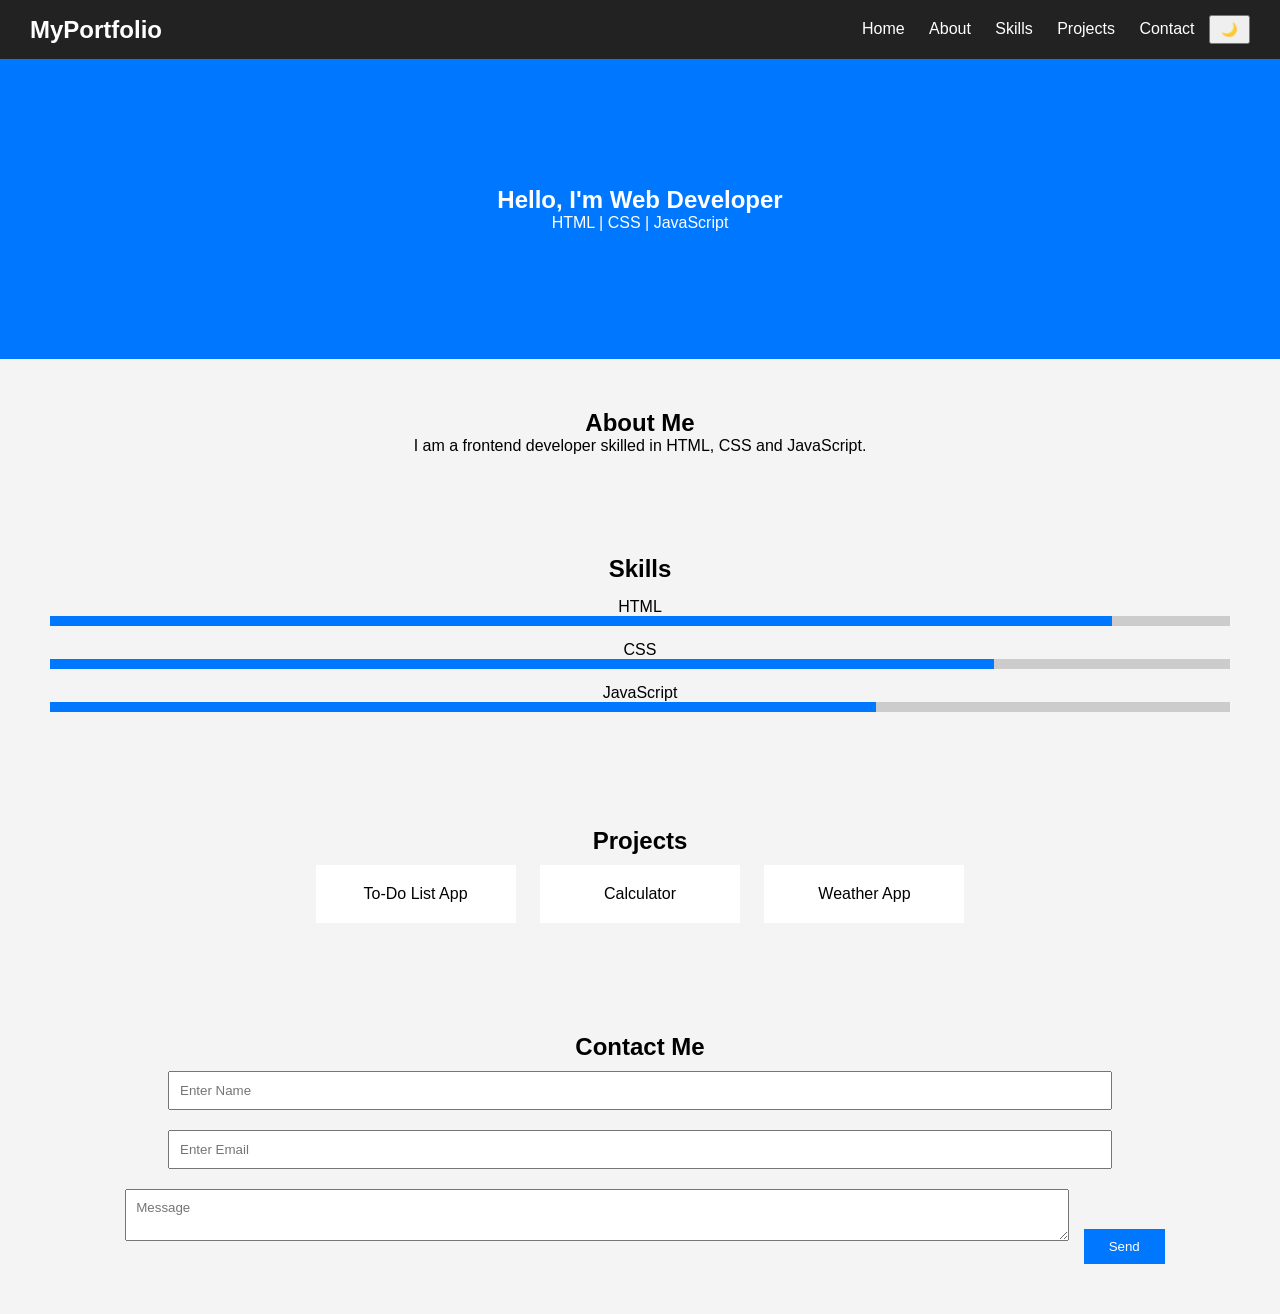
==== index.html @ 9e60605d "all edit here" ====
<!DOCTYPE html>
<html lang="en">

<head>
    <meta charset="UTF-8">
    <title>My Portfolio</title>
    <link rel="stylesheet" href="index.css">
    <link rel="stylesheet" href="index.js">
</head>

<body>

    <header>
        <h2 class="logo">MyPortfolio</h2>
        <nav>
            <a href="#home">Home</a>
            <a href="#about">About</a>
            <a href="#skills">Skills</a>
            <a href="#projects">Projects</a>
            <a href="#contact">Contact</a>
            <button id="themeBtn">🌙</button>
        </nav>
    </header>

    <section id="home" class="home">
        <h1>Hello, I'm <span>Web Developer</span></h1>
        <p>HTML | CSS | JavaScript</p>
    </section>

    <section id="about">
        <h2>About Me</h2>
        <p>I am a frontend developer skilled in HTML, CSS and JavaScript.</p>
    </section>

    <section id="skills">
        <h2>Skills</h2>

        <div class="skill">HTML
            <div class="bar">
                <div style="width:90%"></div>
            </div>
        </div>

        <div class="skill">CSS
            <div class="bar">
                <div style="width:80%"></div>
            </div>
        </div>

        <div class="skill">JavaScript
            <div class="bar">
                <div style="width:70%"></div>
            </div>
        </div>
    </section>

    <section id="projects">
        <h2>Projects</h2>
        <div class="project">To-Do List App</div>
        <div class="project">Calculator</div>
        <div class="project">Weather App</div>
    </section>

    <section id="contact">
        <h2>Contact Me</h2>
        <form id="contactForm">
            <input type="text" id="name" placeholder="Enter Name">
            <input type="email" id="email" placeholder="Enter Email">
            <textarea id="msg" placeholder="Message"></textarea>
            <button type="submit">Send</button>
            <p id="formMsg"></p>
        </form>
    </section>

    
</body>

</html>
---- index.css ----
* {
    margin: 0;
    padding: 0;
    box-sizing: border-box;
    font-family: Arial;
}

body {
    background: #f4f4f4;
    color: #000;
    transition: 0.3s;
}

header {
    display: flex;
    justify-content: space-between;
    align-items: center;
    padding: 15px 30px;
    background: #222;
    color: white;
    position: sticky;
    top: 0;
}

nav a {
    color: white;
    margin: 0 10px;
    text-decoration: none;
}

nav button {
    padding: 5px 10px;
    cursor: pointer;
}

section {
    padding: 50px;
    text-align: center;
}

.home {
    background: #0077ff;
    color: white;
    height: 300px;
    display: flex;
    flex-direction: column;
    justify-content: center;
}

.skill {
    margin: 15px 0;
}

.bar {
    width: 100%;
    height: 10px;
    background: #ccc;
}

.bar div {
    height: 10px;
    background: #0077ff;
}

.project {
    background: white;
    margin: 10px;
    padding: 20px;
    display: inline-block;
    width: 200px;
}

form input,
textarea {
    width: 80%;
    padding: 10px;
    margin: 10px;
}

form button {
    padding: 10px 25px;
    background: #0077ff;
    color: white;
    border: none;
    cursor: pointer;
}

.dark {
    background: #121212;
    color: white;
}

.dark header {
    background: black;
}

.dark .project {
    background: #1e1e1e;
}
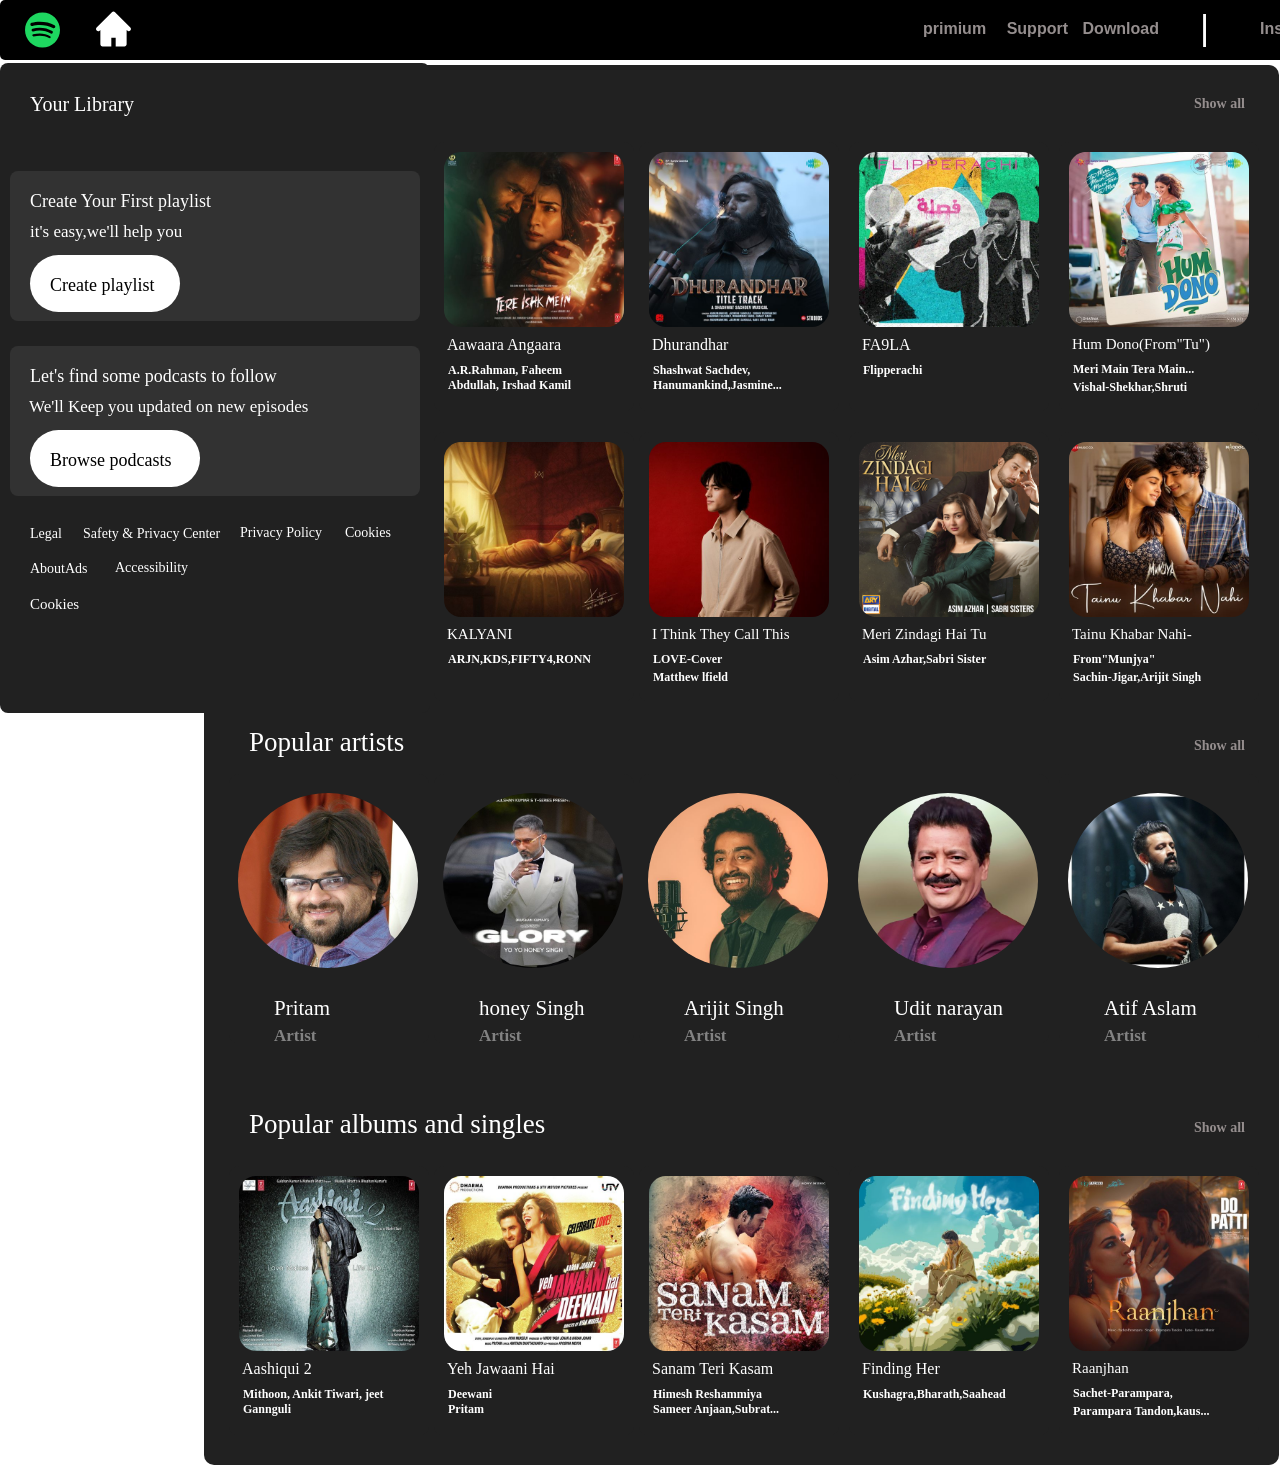
==== commit 56f622a8: "Rename index1.html to index.html" ====
--- a/index.html
+++ b/index.html
@@ -3,76 +3,211 @@
 
 <head>
     <meta charset="UTF-8">
-    <title>My Portfolio</title>
-    <link rel="stylesheet" href="index.css">
-    <link rel="stylesheet" href="index.js">
+    <meta name="viewport" content="width=device-width, initial-scale=1.0">
+    <title>Spotify Web-Page</title>
+    <link rel="stylesheet" href="index2.css">
 </head>
 
 <body>
-
-    <header>
-        <h2 class="logo">MyPortfolio</h2>
+    <div class="main">
         <nav>
-            <a href="#home">Home</a>
-            <a href="#about">About</a>
-            <a href="#skills">Skills</a>
-            <a href="#projects">Projects</a>
-            <a href="#contact">Contact</a>
-            <button id="themeBtn">🌙</button>
+            <ul>
+                <li><img class="Image" src="spotify-svgrepo-com.svg" alt="Image not found"></li>
+            </ul>
         </nav>
-    </header>
-
-    <section id="home" class="home">
-        <h1>Hello, I'm <span>Web Developer</span></h1>
-        <p>HTML | CSS | JavaScript</p>
-    </section>
-
-    <section id="about">
-        <h2>About Me</h2>
-        <p>I am a frontend developer skilled in HTML, CSS and JavaScript.</p>
-    </section>
-
-    <section id="skills">
-        <h2>Skills</h2>
-
-        <div class="skill">HTML
-            <div class="bar">
-                <div style="width:90%"></div>
-            </div>
-        </div>
-
-        <div class="skill">CSS
-            <div class="bar">
-                <div style="width:80%"></div>
-            </div>
-        </div>
-
-        <div class="skill">JavaScript
-            <div class="bar">
-                <div style="width:70%"></div>
-            </div>
-        </div>
-    </section>
-
-    <section id="projects">
-        <h2>Projects</h2>
-        <div class="project">To-Do List App</div>
-        <div class="project">Calculator</div>
-        <div class="project">Weather App</div>
-    </section>
-
-    <section id="contact">
-        <h2>Contact Me</h2>
-        <form id="contactForm">
-            <input type="text" id="name" placeholder="Enter Name">
-            <input type="email" id="email" placeholder="Enter Email">
-            <textarea id="msg" placeholder="Message"></textarea>
-            <button type="submit">Send</button>
-            <p id="formMsg"></p>
-        </form>
-    </section>
-
-    
+
+        <nav>
+            <ul class="border">
+                <li class="Image"><img src="house-svgrepo-com (1).svg" alt="Image not found"></li>
+                <h4 class="write-Download">Download</h4>
+                <h4 class="write-Support">Support</h4>
+                <h4 class="write-primium">primium</h4>
+                <span class="stick">|</span>
+                <!---<li class="Download-image"><img src="download-circle-svgrepo-com.svg" alt="Image not found"></li>--->
+                <h4 class="write-InstallApp">InstallApp</h4>
+                <h4 class="write-Singup">Sing up</h4>
+                <button class="write-Login">Log in</button>
+            </ul>
+        </nav>
+    </div>
+
+    <div class="main2">
+        <img src="plus-svgrepo-com.svg" alt="Image not found">
+        <p>Your Library</p>
+        <div class="main3">
+            <p>Create Your First playlist</p>
+            <div class="main4">
+                <p>it's easy,we'll help you</p>
+            </div>
+            <div class="main5">
+                <p>Create playlist</p>
+            </div>
+        </div>
+
+        <div class="main6">
+            <p>Let's find some podcasts to follow</p>
+
+            <div class="main7">
+                <p>We'll Keep you updated on new episodes</p>
+            </div>
+
+            <div class="main8">
+                <p>Browse podcasts</p>
+            </div>
+        </div>
+        <p class="legal">Legal</p>
+        <p class="safety">Safety & Privacy Center</p>
+        <p class="privacy">Privacy Policy</p>
+        <p class="cookies">Cookies</p>
+        <p class="aboutAds">AboutAds</p>
+        <p class="accessibility">Accessibility</p>
+        <p class="cookies2">Cookies</p>
+    </div>
+
+    <div class="square">
+        <p>Trending songs</p>
+        <h6 class="showall">Show all</h6>
+
+        <div class="popular">
+            <img src="WhatsApp Image 2025-12-08 at 9.20.40 PM.jpeg" alt="Image not found">
+            <p>Sitaare (From"ikkis")</p>
+            <h3>Arijit Singh, White Noise</h3>
+            <h4>Collectives, Amitabh...</h4>
+        </div>
+
+        <div class="popular2">
+            <img src="WhatsApp Image 2025-12-08 at 9.59.30 PM (1).jpeg" alt="Image not found">
+            <p>Aawaara Angaara</p>
+            <h3>A.R.Rahman, Faheem</h3>
+            <h4>Abdullah, Irshad Kamil</h4>
+        </div>
+
+        <div class="popular3">
+            <img src="WhatsApp Image 2025-12-08 at 9.59.30 PM.jpeg" alt="Image not found">
+            <p>Dhurandhar</p>
+            <h3>Shashwat Sachdev,</h3>
+            <h4>Hanumankind,Jasmine...</h4>
+        </div>
+
+        <div class="popular4">
+            <img src="WhatsApp Image 2025-12-08 at 9.59.29 PM (1).jpeg" alt="">
+            <p>FA9LA</p>
+            <h3>Flipperachi</h3>
+        </div>
+
+        <div class="popular5">
+            <img src="WhatsApp Image 2025-12-08 at 9.59.29 PM.jpeg" alt="">
+            <p>Hum Dono(From"Tu")</p>
+            <h3>Meri Main Tera Main...</h3>
+            <h4>Vishal-Shekhar,Shruti</h4>
+        </div>
+
+        <div class="popular6">
+            <img src="WhatsApp Image 2025-12-09 at 7.26.03 PM.jpeg" alt="">
+            <p>4 Aadmi</p>
+            <h3>Sumit Parta,Mr.Maxx</h3>
+        </div>
+
+        <div class="popular7">
+            <img src="WhatsApp Image 2025-12-09 at 7.26.02 PM (1).jpeg" alt="">
+            <p>KALYANI</p>
+            <h3>ARJN,KDS,FIFTY4,RONN</h3>
+        </div>
+
+        <div class="popular8">
+            <img src="WhatsApp Image 2025-12-09 at 7.26.01 PM (1).jpeg" alt="">
+            <p>I Think They Call This</p>
+            <h3>LOVE-Cover</h3>
+            <h4>Matthew lfield</h4>
+        </div>
+
+        <div class="popular9">
+            <img src="WhatsApp Image 2025-12-09 at 7.26.01 PM.jpeg" alt="">
+            <p>Meri Zindagi Hai Tu</p>
+            <h3>Asim Azhar,Sabri Sister</h3>            
+        </div>
+
+        <div class="popular10">
+            <img src="WhatsApp Image 2025-12-09 at 7.26.02 PM.jpeg" alt="">
+            <p>Tainu Khabar Nahi-</p>
+            <h3>From"Munjya"</h3>
+            <h4>Sachin-Jigar,Arijit Singh</h4>
+        </div>
+
+        <p class="Popular-artists">Popular artists</p>
+        <h5 class="showall2">Show all</h5>
+
+        <div class="artists">
+            <img src="WhatsApp Image 2025-12-20 at 11.07.51 AM.jpeg" alt="">
+            <p>Pritam</p>
+            <h3>Artist</h3>
+        </div>
+
+        <div class="artists2">
+            <img src="WhatsApp Image 2025-12-20 at 11.07.51 AM (1).jpeg" alt="">
+            <p>honey Singh</p>
+            <h3>Artist</h3>
+        </div>
+
+
+        <div class="artists3">
+            <img src="WhatsApp Image 2025-12-20 at 11.07.52 AM (1).jpeg" alt="">
+            <p>Arijit Singh</p>
+            <h3>Artist</h3>
+        </div>
+
+
+        <div class="artists4">
+            <img src="WhatsApp Image 2025-12-20 at 11.07.52 AM.jpeg" alt="">
+            <p>Udit narayan</p>
+            <h3>Artist</h3>
+        </div>
+
+        <div class="artists5">
+            <img src="WhatsApp Image 2025-12-20 at 11.07.53 AM.jpeg" alt="">
+            <p>Atif Aslam</p>
+            <h3>Artist</h3>
+        </div>
+
+        <p class="Popular-artists2">Popular albums and singles</p>
+        <h5 class="showall2">Show all</h5>
+        
+        
+        <div class="Popular-albums">
+            <img src="WhatsApp Image 2025-12-20 at 12.33.04 PM (1).jpeg" alt="Image not found">
+            <p>Aashiqui 2</p>
+            <h3>Mithoon, Ankit Tiwari, jeet</h3>
+            <h4>Gannguli</h4>
+        </div>
+
+        <div class="Popular-albums2">
+            <img src="WhatsApp Image 2025-12-20 at 12.33.04 PM.jpeg" alt="Image not found">
+            <p>Yeh Jawaani Hai</p>
+            <h3>Deewani</h3>
+            <h4>Pritam</h4>
+        </div>
+
+        <div class="Popular-albums3">
+            <img src="WhatsApp Image 2025-12-20 at 12.33.03 PM (2).jpeg" alt="Image not found">
+            <p>Sanam Teri Kasam</p>
+            <h3>Himesh Reshammiya</h3>
+            <h4>Sameer Anjaan,Subrat...</h4>
+        </div>
+
+        <div class="Popular-albums4">
+            <img src="WhatsApp Image 2025-12-20 at 12.33.03 PM (1).jpeg" alt="">
+            <p>Finding Her</p>
+            <h3>Kushagra,Bharath,Saahead</h3>
+        </div>
+
+        <div class="Popular-albums5">
+            <img src="WhatsApp Image 2025-12-20 at 12.33.03 PM.jpeg" alt="">
+            <p>Raanjhan</p>
+            <h3>Sachet-Parampara,</h3>
+            <h4>Parampara Tandon,kaus...</h4>
+        </div>
+
+    </div>
 </body>
 
-</html>+</html>
--- a/index2.css
+++ b/index2.css
@@ -0,0 +1,1199 @@
+*
+{
+    margin: 0;
+    padding: 0;
+}
+
+.main
+{
+    background-color: black;
+    height: 60px;
+    width: 1528px;
+    border-radius: 5px;
+    position: fixed;
+}
+
+nav
+{
+font-family: 'ubuntu', sans-serif;
+}
+
+nav ul li img
+{
+    width: 35px;
+    height: 300px;
+    margin: 3px;
+    margin-left: 25px;
+    margin-top: -120px;
+}
+
+.Image img
+{
+    width: 35px;
+    float: left;
+    float: right;
+    margin-right: 1397px;
+    margin-top: -308px;
+}
+
+.write-primium
+{
+    color: rgb(149, 142, 142);
+    margin-left: 923px;
+    margin-top: -185px;
+}
+
+.write-primium:hover
+{
+    color: white;
+    font-size: 17px;
+}
+
+.write-Support
+{
+    color: rgb(149, 142, 142);
+    float: right;
+    margin-top: -185px;
+    margin-right: 460px;
+}
+
+.write-Support:hover
+{
+    color: white;
+    font-size: 17px;
+}
+
+.write-Download
+{
+    color: rgb(149, 142, 142);
+    float: right;
+    margin-right: 369px;
+    margin-top: -185px;
+}
+
+.write-Download:hover
+{
+    color: white;
+    font-size: 17px;
+}
+
+.stick
+{
+    color: white;
+    font-size: 35px;
+    margin-left: 1200px;
+    margin-top: -30px;
+    position: fixed;
+}
+
+/*.Download-image
+{
+    position: absolute;
+    margin-left: 1193px;
+    margin-top: -37px;
+}*/
+
+.write-InstallApp
+{
+    color: rgb(149, 142, 142);
+    margin-left: 1260px;
+    margin-top: -18px;
+}
+
+.write-InstallApp:hover
+{
+    color: white;
+    font-size: 17px;
+}
+
+.write-Singup
+{
+    color: rgb(149, 142, 142);
+    margin-left: 1350px;
+    margin-top: -18px;
+}
+
+.write-Singup:hover
+{
+    color: white;
+    font-size: 17px;
+}
+
+.write-Login
+{
+    color: black;
+    margin-left: 1422px;
+    margin-top: -31px;
+    position: absolute;
+    background-color: white;
+    height: 42px;
+    width: 88px;
+    border-radius: 30px;
+    font-size: 17px;
+}
+
+.write-Login:hover
+{
+    background: #f0f0f0;
+    transform: scale(1.05);
+}
+
+.main2
+{
+    height: 650px;
+    width: 430px;
+    background-color: rgb(33, 33, 33);
+    margin-top: 63px;
+    border-radius: 8px;
+    position: fixed;
+}
+
+.main2 p
+{
+    font-size: 20px;
+    color: white;
+    padding: 30px;
+}
+
+.main2 img
+{
+    height: 35px;
+    width: 20px;
+    float: right;
+    margin-top: -115px;
+    margin-right: 30px;
+}
+
+.main3
+{
+    height: 150px;
+    width: 410px;
+    background-color: rgb(50, 50, 50);
+    border-radius: 8px;
+    margin-left: 10px;
+    margin-top: 25px;
+}
+
+.main3 p
+{
+    color: white;
+    padding: 20px;
+    font-size: 18px;
+}
+
+.main4 p
+{
+    color:white;
+    font-size: 17px;
+    margin-top: -30px;
+}
+
+.main5 p
+{
+    color: black;
+    margin-left: 20px;
+    margin-top: -7px;
+    background-color:white;
+    position: absolute;
+    border-radius: 50px;
+    height: 17px;
+    width: 110px;
+}
+
+.main5 p:hover
+{
+    background: #f0f0f0;
+    transform: scale(1.05);
+}
+
+.main6
+{
+    height: 150px;
+    width: 410px;
+    background-color: rgb(50, 50, 50);
+    border-radius: 8px;
+    margin-left: 10px;
+    margin-top: 25px;   
+}
+
+.main6 p
+{
+    color: white;
+    padding: 20px;
+    font-size: 18px;
+}
+
+.main7 p
+{
+    color:white;
+    font-size: 17px;
+    margin-top: -30px;
+    margin-left: -1px;
+}
+
+.main8 p
+{
+    color: black;
+    margin-left: 20px;
+    margin-top: -7px;
+    background-color:white;
+    position: absolute;
+    border-radius: 50px;
+    height: 17px;
+    width: 130px;
+}
+
+.main8 p:hover
+{
+    background: #f0f0f0;
+    transform: scale(1.05);
+}
+
+p.legal
+{
+    color: white;
+    font-size: 14px;
+}
+
+p.safety
+{
+    color: white;
+    font-size: 14px;
+    margin-left: 53px;
+    margin-top: -76px;
+}
+
+p.privacy
+{
+    color: white;
+    font-size: 14px;
+    margin-left: 210px;
+    margin-top: -77px;
+}
+
+p.cookies
+{
+    color: white;
+    font-size: 14px;
+    margin-left: 315px;
+    margin-top: -76px;
+}
+
+p.aboutAds
+{
+    font-size: 14px;
+    color: white;
+    margin-top: -40px;
+}
+
+p.accessibility
+{
+    font-size: 14px;
+    color: white;
+    margin-left: 85px;
+    margin-top: -77px;
+}
+
+p.cookies2
+{
+    color: white;
+    font-size: 15px;
+    margin-top: -40PX;  
+    position: absolute;
+}
+
+p.cookies2:hover
+{
+    text-decoration: underline;
+}
+
+.square
+{
+    background-color: rgb(33, 33, 33);
+    height: 1400px;
+    width: 1075px;
+    float: right;
+    margin-right: 1px;
+    margin-top: 65px;
+    border-radius: 10px;
+}
+
+.square p
+{
+    color: white;
+    font-size: 27px;
+    padding: 25px 45px;
+}
+
+.showall 
+{
+    margin-left: 990px;
+    margin-top: -50px;
+    font-size: 14px;
+    color: rgb(149, 142, 142);
+}
+
+.popular
+{
+    width: 200px;
+    height: 270px;
+    background-color: rgb(33, 33, 33);
+    margin-left: 25px;
+    margin-top: 30px;
+    border-radius: 10px;
+}
+
+.popular img
+{
+    width: 180px;
+    height: 175px;
+    padding: 10px;
+    border-radius: 3vh;
+}
+
+.popular p
+{
+    font-size: 16px;
+    margin-top: -30px;
+    margin-left: -32px;
+}
+
+.popular h3
+{
+    color: white;
+    font-size: 12px;
+    margin-left: 14px;
+    margin-top: -16px;
+}
+
+.popular h4
+{
+    color: white;
+    font-size: 12px;
+    margin-left: 14px;
+    margin-top: -0px;
+}
+
+.popular:hover
+{
+    background-color: rgb(50, 50, 50);
+}
+
+.popular2
+{
+    width: 200px;
+    height: 270px;
+    background-color: rgb(33, 33, 33);
+    margin-left: 230px;
+    margin-top: -270px;
+    border-radius: 10px;
+}
+
+.popular2 img
+{
+    width: 180px;
+    height: 175px;
+    padding: 10px;
+    border-radius: 3vh;
+}
+
+.popular2 p
+{
+    font-size: 16px;
+    margin-top: -30px;
+    margin-left: -32px;
+}
+
+.popular2 h3
+{
+    color: white;
+    font-size: 12px;
+    margin-left: 14px;
+    margin-top: -16px;
+}
+
+.popular2 h4
+{
+    color: white;
+    font-size: 12px;
+    margin-left: 14px;
+    margin-top: -0px;
+}
+
+.popular2:hover
+{
+    background-color: rgb(50, 50, 50);
+}
+
+.popular3
+{
+    width: 200px;
+    height: 270px;
+    background-color: rgb(33, 33, 33);
+    margin-left: 435px;
+    margin-top: -270px;
+    border-radius: 10px;
+}
+
+.popular3 img
+{
+    width: 180px;
+    height: 175px;
+    padding: 10px;
+    border-radius: 3vh;
+}
+
+.popular3 p
+{
+    font-size: 16px;
+    margin-top: -30px;
+    margin-left: -32px;
+}
+
+.popular3 h3
+{
+    color: white;
+    font-size: 12px;
+    margin-left: 14px;
+    margin-top: -16px;
+}
+
+.popular3 h4
+{
+    color: white;
+    font-size: 12px;
+    margin-left: 14px;
+    margin-top: -0px;
+}
+
+.popular3:hover
+{
+    background-color: rgb(50, 50, 50);
+}
+
+.popular4
+{
+    width: 200px;
+    height: 270px;
+    background-color: rgb(33, 33, 33);
+    margin-left: 645px;
+    margin-top: -270px;
+    border-radius: 10px;
+}
+
+.popular4 img
+{
+    width: 180px;
+    height: 175px;
+    padding: 10px;
+    border-radius: 3vh;
+}
+
+.popular4 p
+{
+    font-size: 16px;
+    margin-top: -30px;
+    margin-left: -32px;
+}
+
+.popular4 h3
+{
+    color: white;
+    font-size: 12px;
+    margin-left: 14px;
+    margin-top: -16px;
+}
+
+.popular4:hover
+{
+    background-color: rgb(50, 50, 50);
+}
+
+.popular5
+{
+    width: 200px;
+    height: 270px;
+    background-color: rgb(33, 33, 33);
+    margin-left: 855px;
+    margin-top: -270px;
+    border-radius: 10px;
+}
+
+.popular5 img
+{
+    width: 180px;
+    height: 175px;
+    padding: 10px;
+    border-radius: 3vh;
+}
+
+.popular5 p
+{
+    font-size: 15px;
+    margin-top: -30px;
+    margin-left: -32px;
+}
+
+.popular5 h3
+{
+    color: white;
+    font-size: 12px;
+    margin-left: 14px;
+    margin-top: -16px;
+}
+
+.popular5 h4
+{
+    color: white;
+    font-size: 12px;
+    margin-left: 14px;
+    margin-top: 0px;
+    line-height: 20px;
+}
+
+.popular5:hover
+{
+    background-color: rgb(50, 50, 50);
+}
+
+.popular6
+{
+    background-color: rgb(33, 33, 33);
+    margin-top: 20px;
+    margin-left: 25px;
+    width: 200px;
+    height: 270px;
+    border-radius: 10px;
+}
+
+.popular6 img
+{
+    width: 180px;
+    height: 175px;
+    padding: 10px;
+    border-radius: 3vh;   
+}
+
+.popular6 p
+{
+    font-size: 15px;
+    margin-top: -30px;
+    margin-left: -32px;
+}
+
+.popular6 h3
+{
+    color: white;
+    font-size: 12px;
+    margin-left: 14px;
+    margin-top: -16px;
+}
+
+.popular6:hover
+{
+    background-color: rgb(50, 50, 50);
+}
+
+.popular7
+{
+    width: 200px;
+    height: 270px;
+    background-color: rgb(33, 33, 33);
+    margin-left: 230px;
+    margin-top: -270px;
+    border-radius: 10px;
+}
+
+.popular7 img
+{
+    width: 180px;
+    height: 175px;
+    padding: 10px;
+    border-radius: 3vh;   
+}
+
+.popular7 p
+{
+    font-size: 15px;
+    margin-top: -30px;
+    margin-left: -32px;   
+}
+
+.popular7 h3
+{
+    color: white;
+    font-size: 12px;
+    margin-left: 14px;
+    margin-top: -16px;   
+}
+
+.popular7:hover
+{
+    background-color: rgb(50, 50, 50);
+}
+
+.popular8
+{
+    width: 200px;
+    height: 270px;
+    background-color: rgb(33, 33, 33);
+    margin-left: 435px;
+    margin-top: -270px;
+    border-radius: 10px;
+}
+
+.popular8 img
+{
+    width: 180px;
+    height: 175px;
+    padding: 10px;
+    border-radius: 3vh;   
+}
+
+.popular8 p
+{
+    font-size: 15px;
+    margin-top: -30px;
+    margin-left: -32px;   
+}
+
+.popular8 h3
+{
+    color: white;
+    font-size: 12px;
+    margin-left: 14px;
+    margin-top: -16px;   
+}
+
+.popular8 h4
+{
+    color: white;
+    font-size: 12px;
+    margin-left: 14px;
+    margin-top: 0px;
+    line-height: 20px;
+}
+
+.popular8:hover
+{
+    background-color: rgb(50, 50, 50);
+}
+
+.popular9
+{
+    width: 200px;
+    height: 270px;
+    background-color: rgb(33, 33, 33);
+    margin-left: 645px;
+    margin-top: -270px;
+    border-radius: 10px;
+}
+
+.popular9 img
+{
+    width: 180px;
+    height: 175px;
+    padding: 10px;
+    border-radius: 3vh;   
+}
+
+.popular9 p
+{
+    font-size: 15px;
+    margin-top: -30px;
+    margin-left: -32px;   
+}
+
+.popular9 h3
+{
+    color: white;
+    font-size: 12px;
+    margin-left: 14px;
+    margin-top: -16px;   
+}
+
+.popular9:hover
+{
+    background-color: rgb(50, 50, 50);
+}
+
+.popular10
+{
+    width: 200px;
+    height: 270px;
+    background-color: rgb(33, 33, 33);
+    margin-left: 855px;
+    margin-top: -270px;
+    border-radius: 10px;
+}
+
+.popular10 img
+{
+    width: 180px;
+    height: 175px;
+    padding: 10px;
+    border-radius: 3vh;   
+}
+
+.popular10 p
+{
+    font-size: 15px;
+    margin-top: -30px;
+    margin-left: -32px;   
+}
+
+.popular10 h3
+{
+    color: white;
+    font-size: 12px;
+    margin-left: 14px;
+    margin-top: -16px;   
+}
+
+.popular10 h4
+{
+    color: white;
+    font-size: 12px;
+    margin-left: 14px;
+    margin-top: 0px;
+    line-height: 20px;
+}
+
+.popular10:hover
+{
+    background-color: rgb(50, 50, 50);
+}
+
+.showall2 
+{
+    margin-left: 990px;
+    margin-top: -45px;
+    font-size: 14px;
+    color: rgb(149, 142, 142);
+}
+
+.artists
+{
+    background-color: rgb(33, 33, 33);
+    margin-top: 20px;
+    margin-left: 25px;
+    width: 200px;
+    height: 270px;
+    border-radius: 10px;
+}
+
+.artists img
+{
+    width: 180px;
+    height: 175px;
+    margin-top: 10px;
+    padding: 9px;
+    border-radius: 50%;   
+}
+
+.artists p
+{
+    font-size: 21px;
+    margin-top: -10px;
+}
+
+.artists h3
+{
+    font-size: 17px;
+    color: white;
+    margin-left: 45px;
+    margin-top: -20px;
+    color: rgb(130, 130, 130);
+}
+
+.artists:hover
+{
+    background-color: rgb(50, 50, 50);
+}
+
+.artists2
+{
+    width: 200px;
+    height: 270px;
+    background-color: rgb(33, 33, 33);
+    margin-left: 230px;
+    margin-top: -270px;
+    border-radius: 10px;
+}
+
+.artists2 img
+{
+    border-radius: 50%;
+    width: 180px;
+    height: 175px;
+    margin-top: 10px;
+    padding: 9px;
+}
+
+.artists2 p
+{
+    font-size: 21px;
+    margin-top: -10px;   
+}
+
+.artists2 h3
+{
+    font-size: 17px;
+    color: white;
+    margin-left: 45px;
+    margin-top: -20px;
+    color: rgb(130, 130, 130);   
+}
+
+.artists2:hover
+{
+    background-color: rgb(50, 50, 50);
+}
+
+
+.artists3
+{
+    width: 200px;
+    height: 270px;
+    background-color: rgb(33, 33, 33);
+    margin-left: 435px;
+    margin-top: -270px;
+    border-radius: 10px;
+}
+
+.artists3 img
+{
+    border-radius: 50%;
+    width: 180px;
+    height: 175px;
+    margin-top: 10px;
+    padding: 9px;
+}
+
+.artists3 p
+{
+    font-size: 21px;
+    margin-top: -10px;   
+}
+
+.artists3 h3
+{
+    font-size: 17px;
+    color: white;
+    margin-left: 45px;
+    margin-top: -20px;
+    color: rgb(130, 130, 130);   
+}
+
+.artists3:hover
+{
+    background-color: rgb(50, 50, 50);
+}
+
+.artists4
+{
+    width: 200px;
+    height: 270px;
+    background-color: rgb(33, 33, 33);
+    margin-left: 645px;
+    margin-top: -270px;
+    border-radius: 10px;
+}
+
+.artists4 img
+{
+    border-radius: 50%;
+    width: 180px;
+    height: 175px;
+    margin-top: 10px;
+    padding: 9px;
+}
+
+.artists4 p
+{
+    font-size: 21px;
+    margin-top: -10px;   
+}
+
+.artists4 h3
+{
+    font-size: 17px;
+    color: white;
+    margin-left: 45px;
+    margin-top: -20px;
+    color: rgb(130, 130, 130);   
+}
+
+.artists4:hover
+{
+    background-color: rgb(50, 50, 50);
+}
+
+
+.artists5
+{
+    width: 200px;
+    height: 270px;
+    background-color: rgb(33, 33, 33);
+    margin-left: 855px;
+    margin-top: -270px;
+    border-radius: 10px;
+}
+
+.artists5 img
+{
+    border-radius: 50%;
+    width: 180px;
+    height: 175px;
+    margin-top: 10px;
+    padding: 9px;
+}
+
+.artists5 p
+{
+    font-size: 21px;
+    margin-top: -10px;   
+}
+
+.artists5 h3
+{
+    font-size: 17px;
+    color: white;
+    margin-left: 45px;
+    margin-top: -20px;
+    color: rgb(130, 130, 130);   
+}
+
+.artists5:hover
+{
+    background-color: rgb(50, 50, 50);
+}
+
+.Popular-artists2
+{
+    margin-top: 40px;
+}
+
+
+.Popular-albums
+{
+    width: 200px;
+    height: 270px;
+    background-color: rgb(33, 33, 33);
+    margin-left: 25px;
+    margin-top: 30px;
+    border-radius: 10px;
+}
+
+.Popular-albums img
+{
+    width: 180px;
+    height: 175px;
+    padding: 10px;
+    border-radius: 3vh;
+}
+
+.Popular-albums p
+{
+    font-size: 16px;
+    margin-top: -30px;
+    margin-left: -32px;
+}
+
+.Popular-albums h3
+{
+    color: white;
+    font-size: 12px;
+    margin-left: 14px;
+    margin-top: -16px;
+}
+
+.Popular-albums h4
+{
+    color: white;
+    font-size: 12px;
+    margin-left: 14px;
+    margin-top: -0px;
+}
+
+.Popular-albums:hover
+{
+    background-color: rgb(50, 50, 50);
+}
+
+.Popular-albums2
+{
+    width: 200px;
+    height: 270px;
+    background-color: rgb(33, 33, 33);
+    margin-left: 230px;
+    margin-top: -270px;
+    border-radius: 10px;
+}
+
+.Popular-albums2 img
+{
+    width: 180px;
+    height: 175px;
+    padding: 10px;
+    border-radius: 3vh;
+}
+
+.Popular-albums2 p
+{
+    font-size: 16px;
+    margin-top: -30px;
+    margin-left: -32px;
+}
+
+.Popular-albums2 h3
+{
+    color: white;
+    font-size: 12px;
+    margin-left: 14px;
+    margin-top: -16px;
+}
+
+.Popular-albums2 h4
+{
+    color: white;
+    font-size: 12px;
+    margin-left: 14px;
+    margin-top: -0px;
+}
+
+.Popular-albums2:hover
+{
+    background-color: rgb(50, 50, 50);
+}
+
+.Popular-albums3
+{
+    width: 200px;
+    height: 270px;
+    background-color: rgb(33, 33, 33);
+    margin-left: 435px;
+    margin-top: -270px;
+    border-radius: 10px;
+}
+
+.Popular-albums3 img
+{
+    width: 180px;
+    height: 175px;
+    padding: 10px;
+    border-radius: 3vh;
+}
+
+.Popular-albums3 p
+{
+    font-size: 16px;
+    margin-top: -30px;
+    margin-left: -32px;
+}
+
+.Popular-albums3 h3
+{
+    color: white;
+    font-size: 12px;
+    margin-left: 14px;
+    margin-top: -16px;
+}
+
+.Popular-albums3 h4
+{
+    color: white;
+    font-size: 12px;
+    margin-left: 14px;
+    margin-top: -0px;
+}
+
+.Popular-albums3:hover
+{
+    background-color: rgb(50, 50, 50);
+}
+
+.Popular-albums4
+{
+    width: 200px;
+    height: 270px;
+    background-color: rgb(33, 33, 33);
+    margin-left: 645px;
+    margin-top: -270px;
+    border-radius: 10px;
+}
+
+.Popular-albums4 img
+{
+    width: 180px;
+    height: 175px;
+    padding: 10px;
+    border-radius: 3vh;
+}
+
+.Popular-albums4 p
+{
+    font-size: 16px;
+    margin-top: -30px;
+    margin-left: -32px;
+}
+
+.Popular-albums4 h3
+{
+    color: white;
+    font-size: 12px;
+    margin-left: 14px;
+    margin-top: -16px;
+}
+
+.Popular-albums4:hover
+{
+    background-color: rgb(50, 50, 50);
+}
+
+.Popular-albums5
+{
+    width: 200px;
+    height: 270px;
+    background-color: rgb(33, 33, 33);
+    margin-left: 855px;
+    margin-top: -270px;
+    border-radius: 10px;
+}
+
+.Popular-albums5 img
+{
+    width: 180px;
+    height: 175px;
+    padding: 10px;
+    border-radius: 3vh;
+}
+
+.Popular-albums5 p
+{
+    font-size: 15px;
+    margin-top: -30px;
+    margin-left: -32px;
+}
+
+.Popular-albums5 h3
+{
+    color: white;
+    font-size: 12px;
+    margin-left: 14px;
+    margin-top: -16px;
+}
+
+.Popular-albums5 h4
+{
+    color: white;
+    font-size: 12px;
+    margin-left: 14px;
+    margin-top: 0px;
+    line-height: 20px;
+}
+
+.Popular-albums5:hover
+{
+    background-color: rgb(50, 50, 50);
+}
